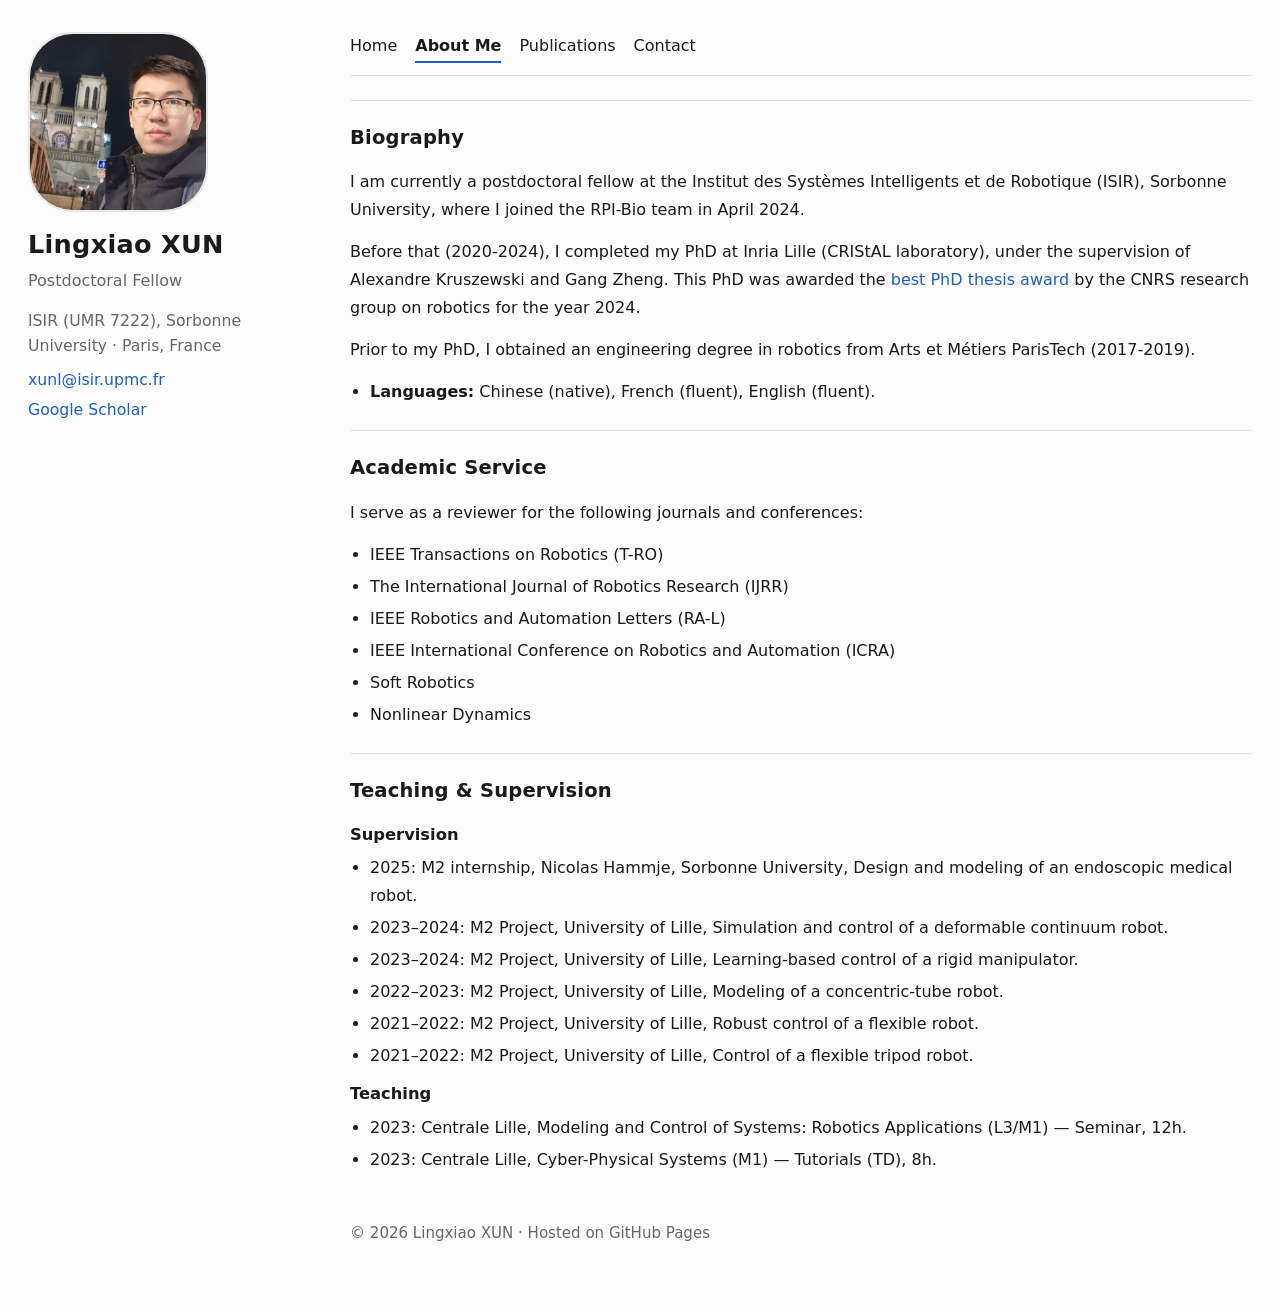
==== about.html @ e642f90e "Update about.html" ====
<!doctype html>
<html lang="en">
<head>
  <meta charset="utf-8" />
  <meta name="viewport" content="width=device-width, initial-scale=1" />
  <title>Lingxiao XUN · About Me</title>
  <meta name="description" content="About Lingxiao XUN: biography, professional service, teaching and supervision." />
  <link rel="stylesheet" href="assets/style.css" />
</head>

<body>
  <div class="page">
    <aside class="sidebar">
      <div class="profile-card">
        <div class="avatar">
          <img class="profile-photo" src="assets/avatar.jpg" alt="Portrait" />
        </div>

        <div class="id">
          <h1>Lingxiao XUN</h1>
          <p class="position">Postdoctoral Fellow</p>
          <p class="affiliation">ISIR (UMR 7222), Sorbonne University · Paris, France</p>
          <p class="contact-item">
            <a href="mailto:xunl@isir.upmc.fr">xunl@isir.upmc.fr</a>
          </p>
          <p class="contact-item">
            <a href="https://scholar.google.com/citations?user=EgVNwPYAAAAJ&hl=en&oi=ao" target="_blank" rel="noreferrer">Google Scholar</a>
          </p>
        </div>
      </div>
    </aside>

    <main class="main-content">
      <header class="topbar">
        <nav class="nav">
          <a href="index.html">Home</a>
          <a class="active" href="about.html">About Me</a>
          <a href="publications.html">Publications</a>
          <a href="contact.html">Contact</a>
        </nav>
      </header>

      <section class="card">
        <h2>Biography</h2>

        <p>
          I am currently a postdoctoral fellow at the Institut des Systèmes Intelligents et de Robotique (ISIR),
          Sorbonne University, where I joined the RPI-Bio team in April 2024.
        </p>

        <p>
          Before that (2020-2024), I completed my PhD at Inria Lille (CRIStAL laboratory), under the supervision of
          Alexandre Kruszewski and Gang Zheng. This PhD was awarded the
          <a href="https://www.gdr-robotique.org/prix_de_these/?an=2024" target="_blank" rel="noreferrer">best PhD thesis award</a>
          by the CNRS research group on robotics for the year 2024.
        </p>

        <p>
          Prior to my PhD, I obtained an engineering degree in robotics from Arts et Métiers ParisTech (2017-2019).
        </p>

        <ul class="bullets">
          <li><strong>Languages:</strong> Chinese (native), French (fluent), English (fluent).</li>
        </ul>
      </section>

      <section class="card">
        <h2>Academic Service</h2>
        <p>I serve as a reviewer for the following journals and conferences:</p>
        <ul class="bullets">
          <li>IEEE Transactions on Robotics (T-RO)</li>
          <li>The International Journal of Robotics Research (IJRR)</li>
          <li>IEEE Robotics and Automation Letters (RA-L)</li>
          <li>IEEE International Conference on Robotics and Automation (ICRA)</li>
          <li>Soft Robotics</li>
          <li>Nonlinear Dynamics</li>
        </ul>
      </section>

      <section class="card">
        <h2>Teaching & Supervision</h2>

        <h3 style="margin:14px 0 6px;">Supervision</h3>
        <ul class="bullets">
          <li>2025: M2 internship, Nicolas Hammje, Sorbonne University, Design and modeling of an endoscopic medical robot.</li>
          <li>2023–2024: M2 Project, University of Lille, Simulation and control of a deformable continuum robot.</li>
          <li>2023–2024: M2 Project, University of Lille, Learning-based control of a rigid manipulator.</li>
          <li>2022–2023: M2 Project, University of Lille, Modeling of a concentric-tube robot.</li>
          <li>2021–2022: M2 Project, University of Lille, Robust control of a flexible robot.</li>
          <li>2021–2022: M2 Project, University of Lille, Control of a flexible tripod robot.</li>
        </ul>

        <h3 style="margin:10px 0 6px;">Teaching</h3>
        <ul class="bullets">
          <li>2023: Centrale Lille, Modeling and Control of Systems: Robotics Applications (L3/M1) — Seminar, 12h.</li>
          <li>2023: Centrale Lille, Cyber-Physical Systems (M1) — Tutorials (TD), 8h.</li>
        </ul>
      </section>

      <footer class="footer">
        <p>© <span id="year"></span> Lingxiao XUN · Hosted on GitHub Pages</p>
      </footer>
    </main>
  </div>

  <script src="assets/script.js"></script>
</body>
</html>
---- assets/style.css ----
:root{
  --bg:#fcfcfc;
  --card:transparent;
  --text:#1a1a1a;
  --muted:#666666;
  --border:#e3e3e3;
  --link:#1f5fbf;
}

*{box-sizing:border-box}

html,body{
  margin:0;
  padding:0;
  font-family:system-ui,-apple-system,Segoe UI,Roboto,Arial,sans-serif;
  background:var(--bg);
  color:var(--text);
  line-height:1.7;
}

body{
  font-size:16px;
}

a{
  color:var(--link);
  text-decoration:none;
}

a:hover{
  text-decoration:underline;
}

code{
  background:#f3f3f3;
  padding:.12rem .3rem;
  border-radius:.25rem;
  font-size:.92em;
}

/* ===== Overall layout ====== */
.page{
  max-width:1280px;
  margin:0 auto;
  padding:32px 28px 40px;
  display:grid;
  grid-template-columns:280px minmax(0,1fr);
  gap:42px;
}

.sidebar{
  align-self:start;
}

.profile-card{
  position:sticky;
  top:28px;
}

/* ===== Left sidebar ===== */
.avatar{
  margin-bottom:18px;
}

.profile-photo{
  width:180px;
  height:180px;
  border-radius:25%;
  object-fit:cover;
  border:2px solid #e6e6e6;
  display:block;
}

.id{
  text-align:left;
}

.id h1{
  margin:0 0 10px 0;
  font-size:1.6rem;
  line-height:1.15;
  font-weight:700;
  letter-spacing:.01em;
}

.position{
  margin:0 0 14px 0;
  color:var(--muted);
  line-height:1.55;
  font-size:1rem;
}

.affiliation{
  margin:0 0 10px 0;
  color:var(--muted);
  line-height:1.6;
  font-size:.98rem;
}

.contact-item{
  margin:0 0 6px 0;
  color:var(--muted);
  line-height:1.5;
  font-size:.98rem;
}

/* ===== Right content area ===== */
.main-content{
  min-width:0;
}

.topbar{
  margin-bottom:10px;
}

.nav{
  display:flex;
  gap:18px;
  flex-wrap:wrap;
  padding-bottom:12px;
  border-bottom:1px solid var(--border);
}

.nav a{
  padding:0;
  border:none;
  border-radius:0;
  background:none;
  color:var(--text);
  font-size:1rem;
}

.nav a:hover{
  background:none;
  color:var(--link);
  text-decoration:none;
}

.nav a.active{
  font-weight:600;
  border-bottom:2px solid var(--link);
  padding-bottom:2px;
}

/* ===== Section blocks ====== */
.card{
  background:transparent;
  border:none;
  border-top:1px solid var(--border);
  border-radius:0;
  padding:20px 0 0 0;
  margin-top:24px;
}

.card h2{
  margin:0 0 14px 0;
  font-size:1.22rem;
  font-weight:700;
  letter-spacing:.01em;
}

.card h3{
  margin:16px 0 8px 0;
  font-size:1.02rem;
  font-weight:700;
}

.card p{
  margin:0 0 14px 0;
  color:var(--text);
  line-height:1.75;
}

.bullets{
  margin:0;
  padding-left:20px;
  color:var(--text);
  line-height:1.75;
}

.bullets li{
  margin-bottom:4px;
}

/* ===== News ===== */
.timeline{
  margin:0;
  padding-left:20px;
  color:var(--text);
  line-height:1.8;
}

.timeline li{
  margin-bottom:8px;
}

.timeline .date{
  display:inline-block;
  min-width:110px;
  color:var(--muted);
  font-weight:600;
}

/* ===== Research grid ===== */
.grid{
  display:grid;
  grid-template-columns:repeat(3,minmax(0,1fr));
  gap:14px;
  margin-top:8px;
}

.tile{
  border:1px solid var(--border);
  border-radius:4px;
  padding:14px;
  background:#ffffff;
}

.tile h3{
  margin:0 0 8px 0;
  font-size:1rem;
}

.tile p{
  margin:0;
  color:var(--muted);
  line-height:1.65;
  font-size:.97rem;
}

/* ===== Publication controls ===== */
.pub-controls{
  display:flex;
  gap:10px;
  flex-wrap:wrap;
  margin-bottom:14px;
}

.pub-controls input,
.pub-controls select{
  background:#ffffff;
  border:1px solid var(--border);
  color:var(--text);
  border-radius:3px;
  padding:9px 11px;
  outline:none;
  font-family:inherit;
  font-size:.96rem;
}

.pub-controls input:focus,
.pub-controls select:focus{
  border-color:var(--link);
}

/* ===== Publication list ===== */
.pub-list{
  display:flex;
  flex-direction:column;
  gap:0;
}

.pub{
  border:none;
  border-bottom:1px solid var(--border);
  border-radius:0;
  padding:14px 0;
  background:transparent;
}

.pub .title{
  font-weight:700;
  line-height:1.55;
}

.pub .authors,
.pub .venue{
  color:var(--muted);
  margin-top:4px;
  line-height:1.65;
  font-size:.97rem;
}

.pub .links{
  margin-top:7px;
  font-size:.96rem;
}

.pub .tag{
  display:inline-block;
  font-size:.72rem;
  padding:1px 7px;
  border:1px solid var(--border);
  border-radius:999px;
  margin-left:8px;
  color:var(--muted);
  background:#fafafa;
  vertical-align:middle;
}

/* ===== Other blocks ===== */
.project{
  margin-bottom:16px;
}

.project h3{
  margin:0 0 6px;
}

.project p{
  margin:0;
  color:var(--text);
  line-height:1.7;
}

.hint{
  color:var(--muted);
  font-size:.95rem;
}

/* ===== Footer ===== */
.footer{
  color:var(--muted);
  text-align:left;
  padding:28px 0 10px;
  font-size:.94rem;
}

/* ===== Responsive ===== */
@media (max-width:980px){
  .page{
    grid-template-columns:1fr;
    gap:28px;
    padding:24px 18px 32px;
  }

  .profile-card{
    position:static;
  }

  .profile-photo{
    width:140px;
    height:140px;
  }

  .grid{
    grid-template-columns:1fr;
  }

  .timeline .date{
    min-width:0;
    margin-right:8px;
  }
}
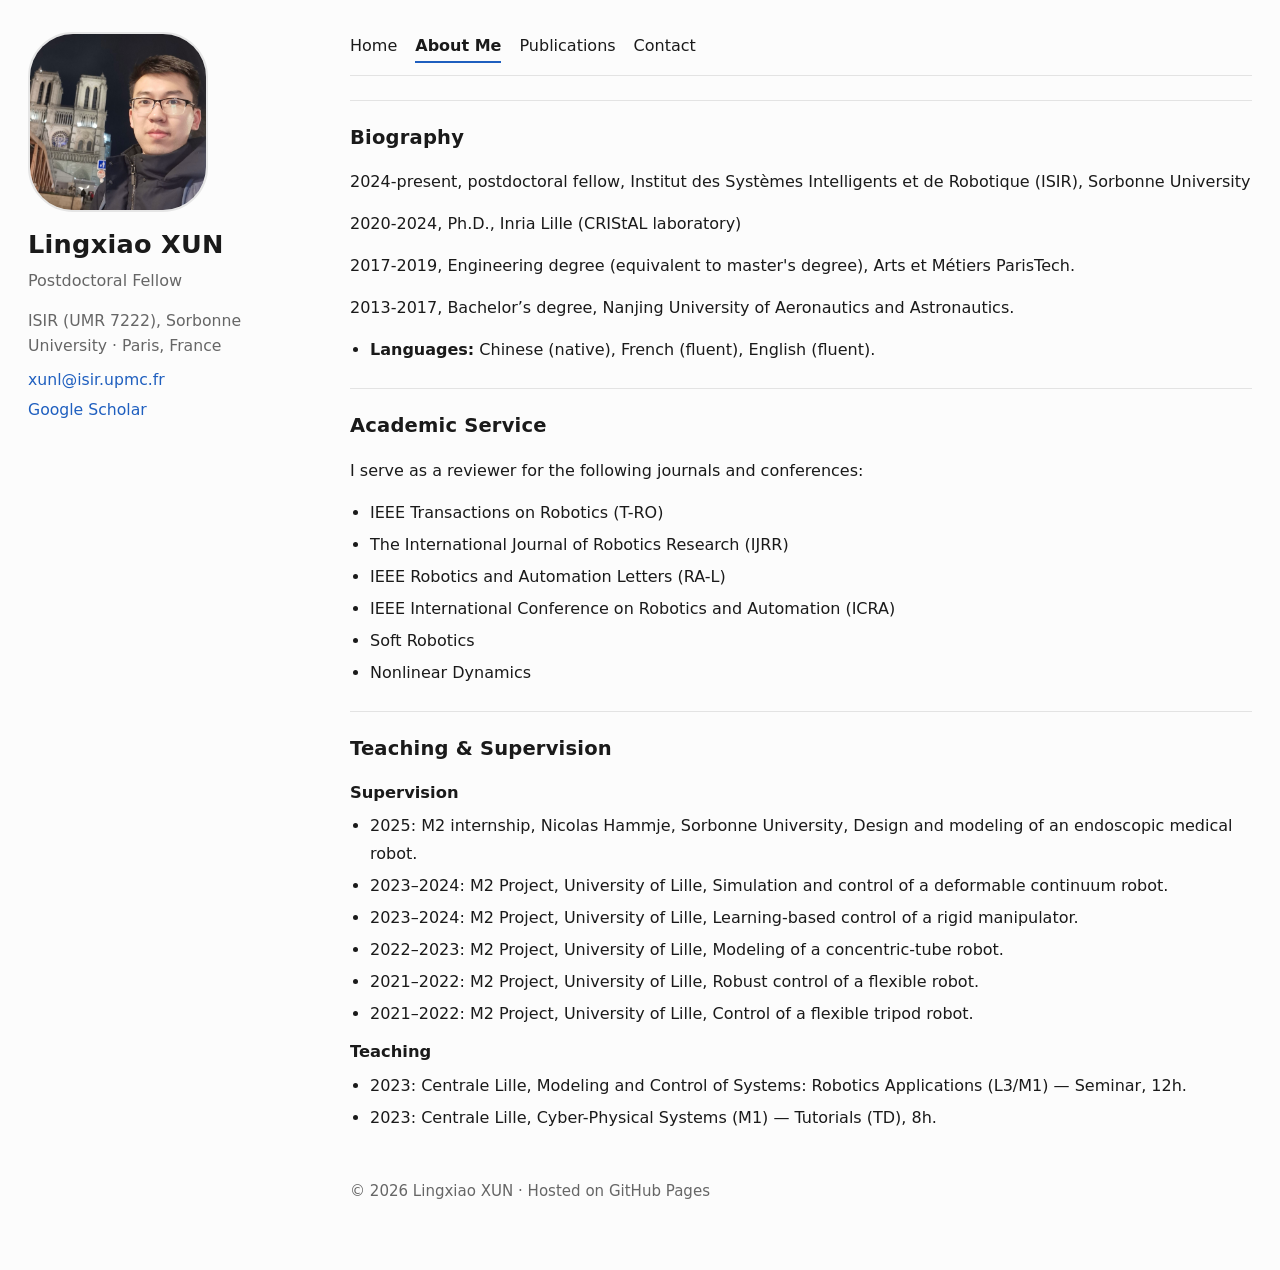
==== commit 99562ece: "Update about.html" ====
--- a/about.html
+++ b/about.html
@@ -44,21 +44,22 @@
         <h2>Biography</h2>
 
         <p>
-          I am currently a postdoctoral fellow at the Institut des Systèmes Intelligents et de Robotique (ISIR),
-          Sorbonne University, where I joined the RPI-Bio team in April 2024.
+          2024-present, postdoctoral fellow, Institut des Systèmes Intelligents et de Robotique (ISIR),
+          Sorbonne University
         </p>
 
         <p>
-          Before that (2020-2024), I completed my PhD at Inria Lille (CRIStAL laboratory), under the supervision of
-          Alexandre Kruszewski and Gang Zheng. This PhD was awarded the
-          <a href="https://www.gdr-robotique.org/prix_de_these/?an=2024" target="_blank" rel="noreferrer">best PhD thesis award</a>
-          by the CNRS research group on robotics for the year 2024.
+          2020-2024, Ph.D., Inria Lille (CRIStAL laboratory)
         </p>
 
         <p>
-          Prior to my PhD, I obtained an engineering degree in robotics from Arts et Métiers ParisTech (2017-2019).
+          2017-2019, Engineering degree (equivalent to master's degree), Arts et Métiers ParisTech.
         </p>
 
+        <p>
+          2013-2017, Bachelor’s degree, Nanjing University of Aeronautics and Astronautics.
+        </p>
+        
         <ul class="bullets">
           <li><strong>Languages:</strong> Chinese (native), French (fluent), English (fluent).</li>
         </ul>
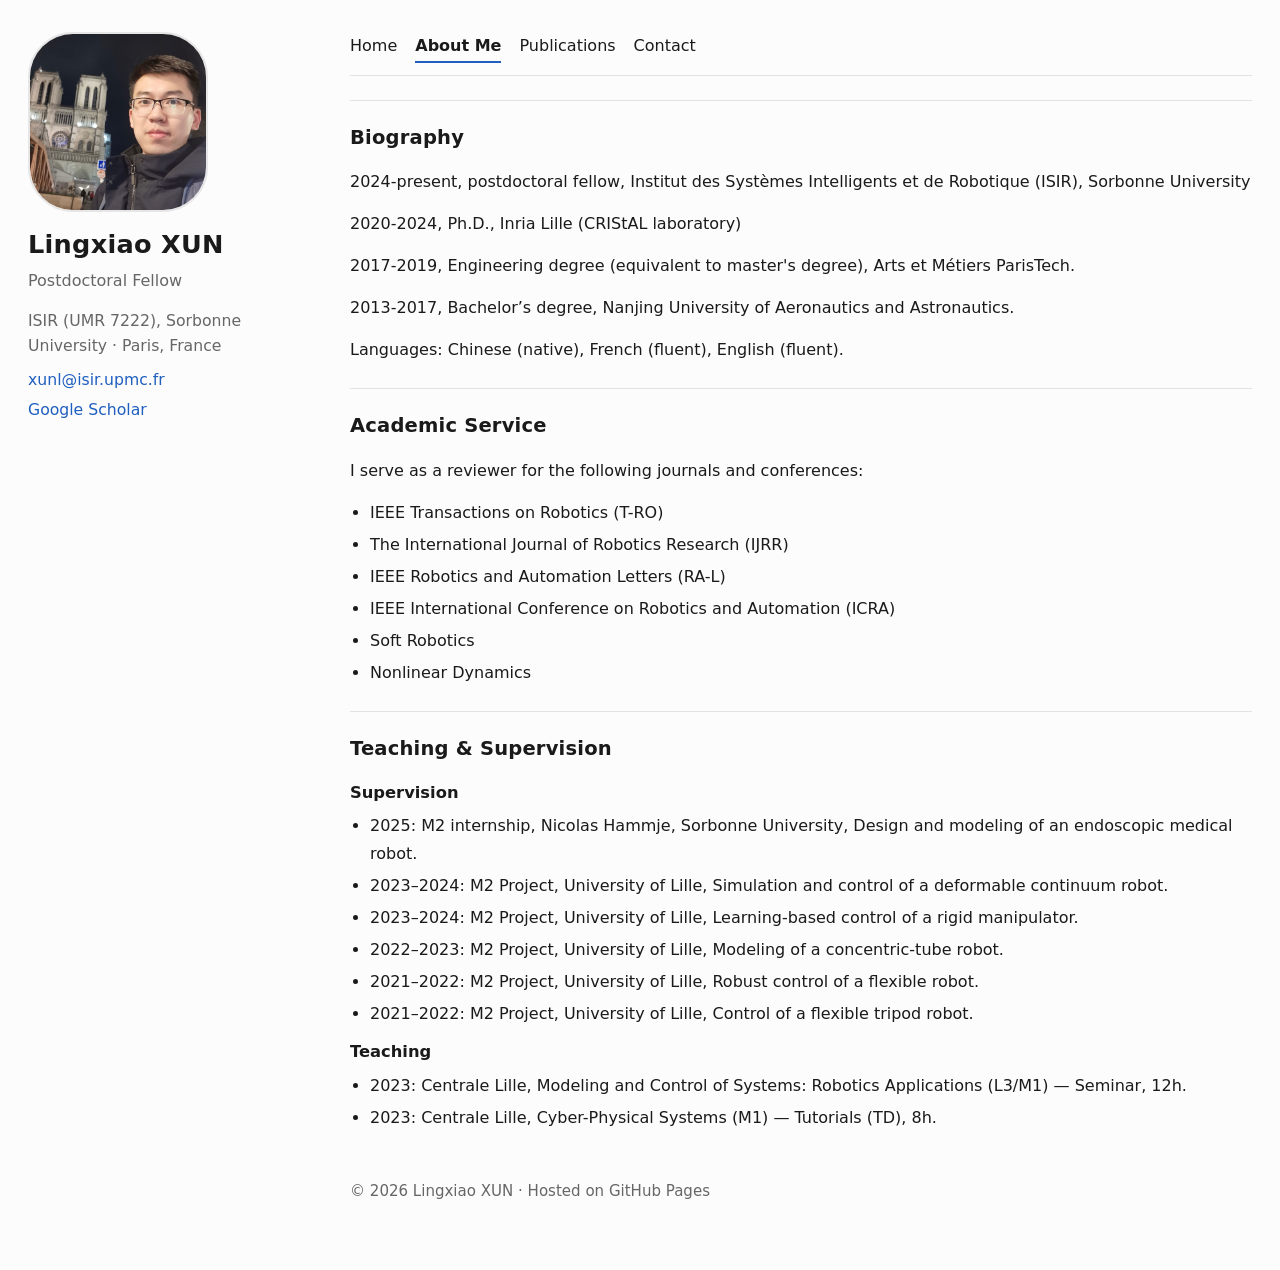
==== commit b0cefe3e: "Update about.html" ====
--- a/about.html
+++ b/about.html
@@ -60,9 +60,9 @@
           2013-2017, Bachelor’s degree, Nanjing University of Aeronautics and Astronautics.
         </p>
         
-        <ul class="bullets">
-          <li><strong>Languages:</strong> Chinese (native), French (fluent), English (fluent).</li>
-        </ul>
+        <p>
+          Languages: Chinese (native), French (fluent), English (fluent).
+        </p>
       </section>
 
       <section class="card">
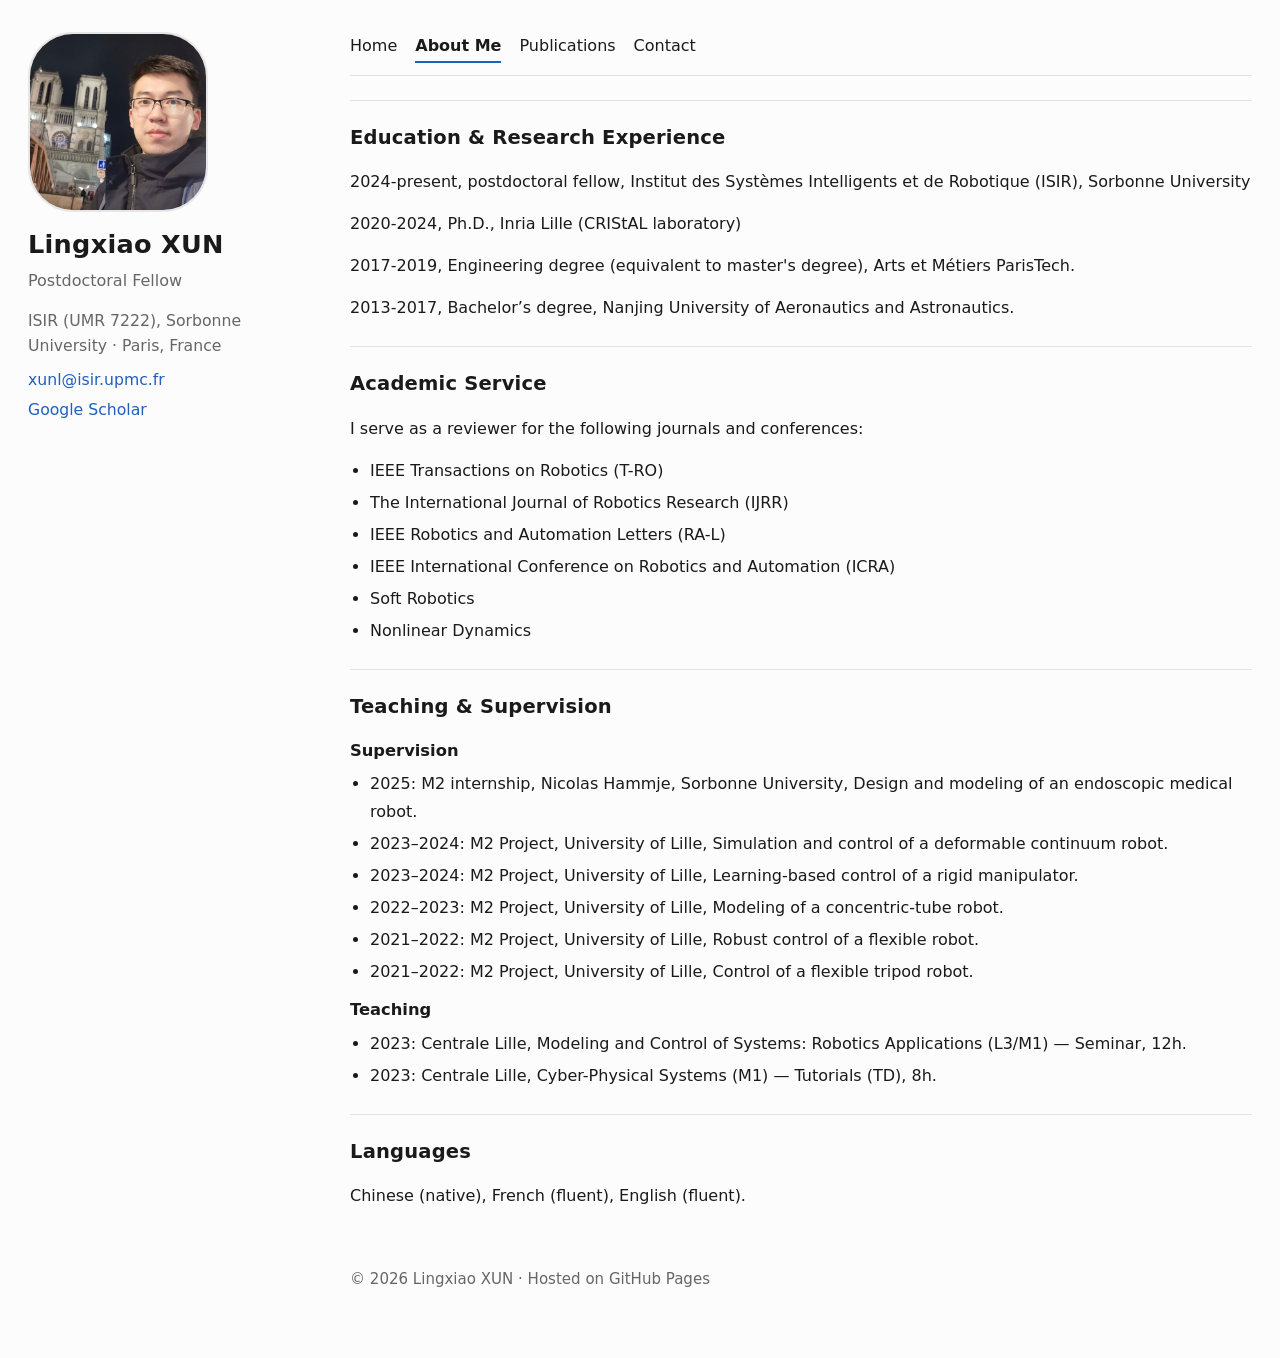
==== commit 333bae2c: "Update about.html" ====
--- a/about.html
+++ b/about.html
@@ -41,7 +41,7 @@
       </header>
 
       <section class="card">
-        <h2>Biography</h2>
+        <h2>Education & Research Experience</h2>
 
         <p>
           2024-present, postdoctoral fellow, Institut des Systèmes Intelligents et de Robotique (ISIR),
@@ -60,9 +60,6 @@
           2013-2017, Bachelor’s degree, Nanjing University of Aeronautics and Astronautics.
         </p>
         
-        <p>
-          Languages: Chinese (native), French (fluent), English (fluent).
-        </p>
       </section>
 
       <section class="card">
@@ -98,6 +95,13 @@
         </ul>
       </section>
 
+      <section class="card">
+        <h2>Languages</h2>
+        <p>
+        Chinese (native), French (fluent), English (fluent).
+        </p>
+      </section>
+      
       <footer class="footer">
         <p>© <span id="year"></span> Lingxiao XUN · Hosted on GitHub Pages</p>
       </footer>
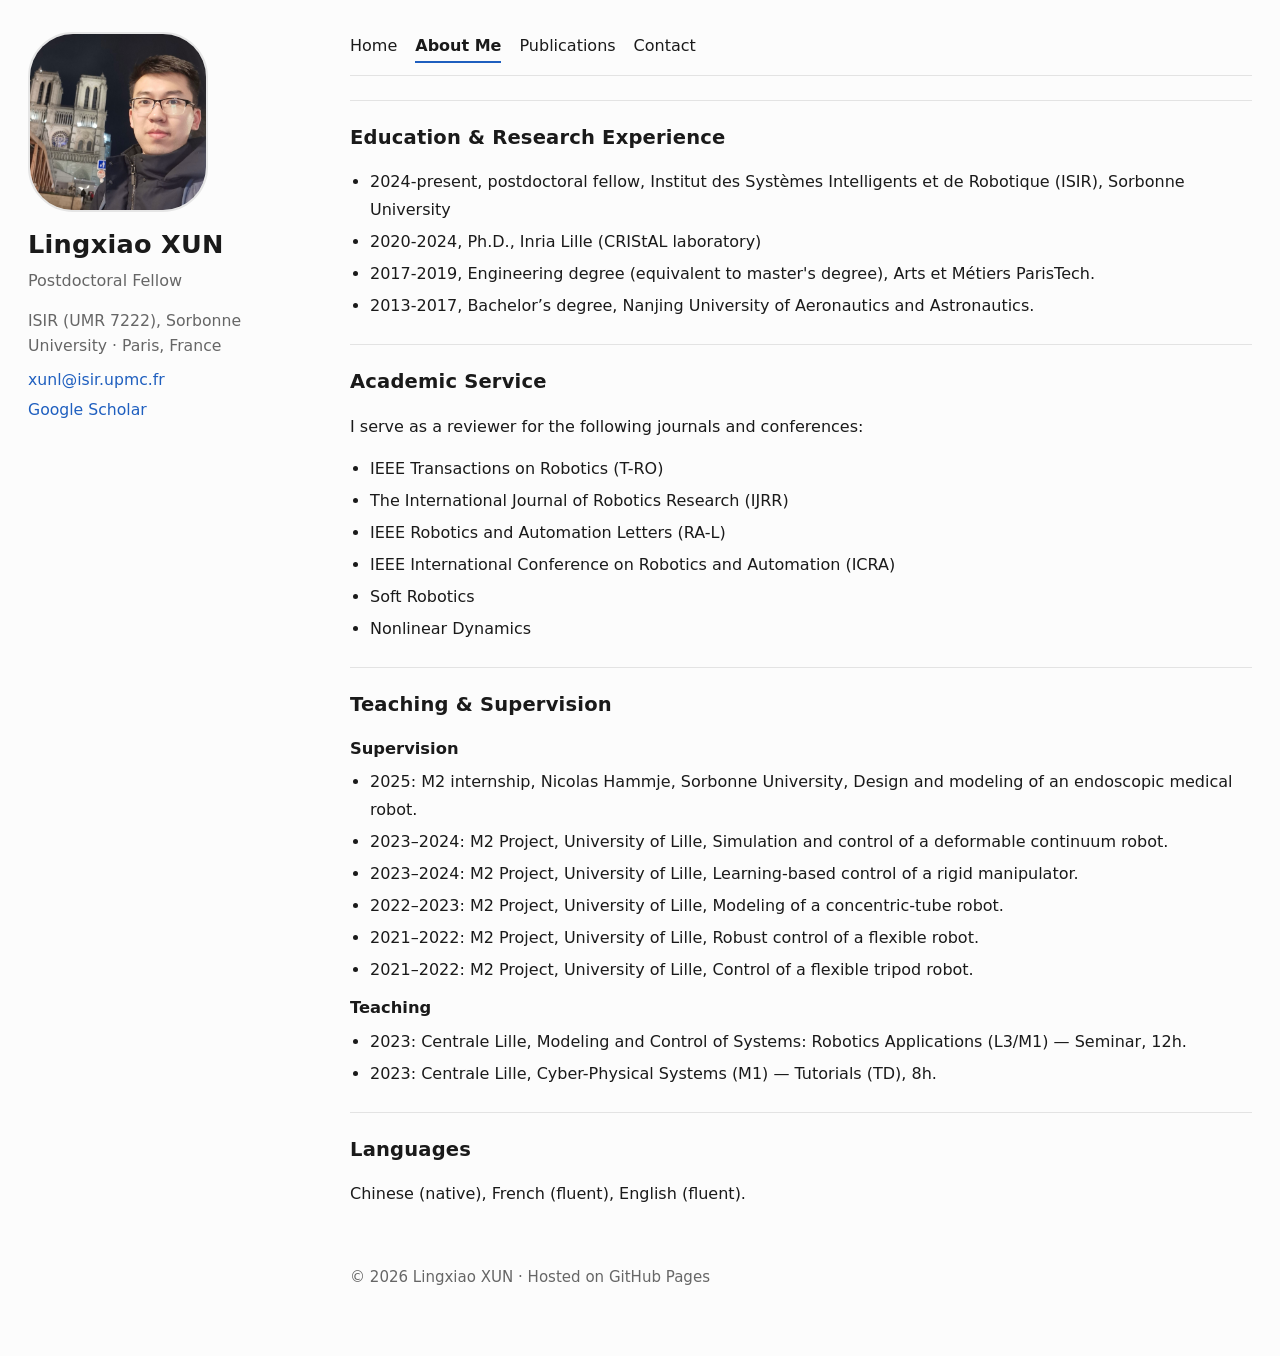
==== commit ae90943f: "Update about.html" ====
--- a/about.html
+++ b/about.html
@@ -42,23 +42,24 @@
 
       <section class="card">
         <h2>Education & Research Experience</h2>
-
-        <p>
+        <ul class="bullets">
+        <li>
           2024-present, postdoctoral fellow, Institut des Systèmes Intelligents et de Robotique (ISIR),
           Sorbonne University
-        </p>
+        </li>
 
-        <p>
+        <li>
           2020-2024, Ph.D., Inria Lille (CRIStAL laboratory)
-        </p>
+        </li>
 
-        <p>
+        <li>
           2017-2019, Engineering degree (equivalent to master's degree), Arts et Métiers ParisTech.
-        </p>
+        </li>
 
-        <p>
+        <li>
           2013-2017, Bachelor’s degree, Nanjing University of Aeronautics and Astronautics.
-        </p>
+        </li>
+        </ul>
         
       </section>
 
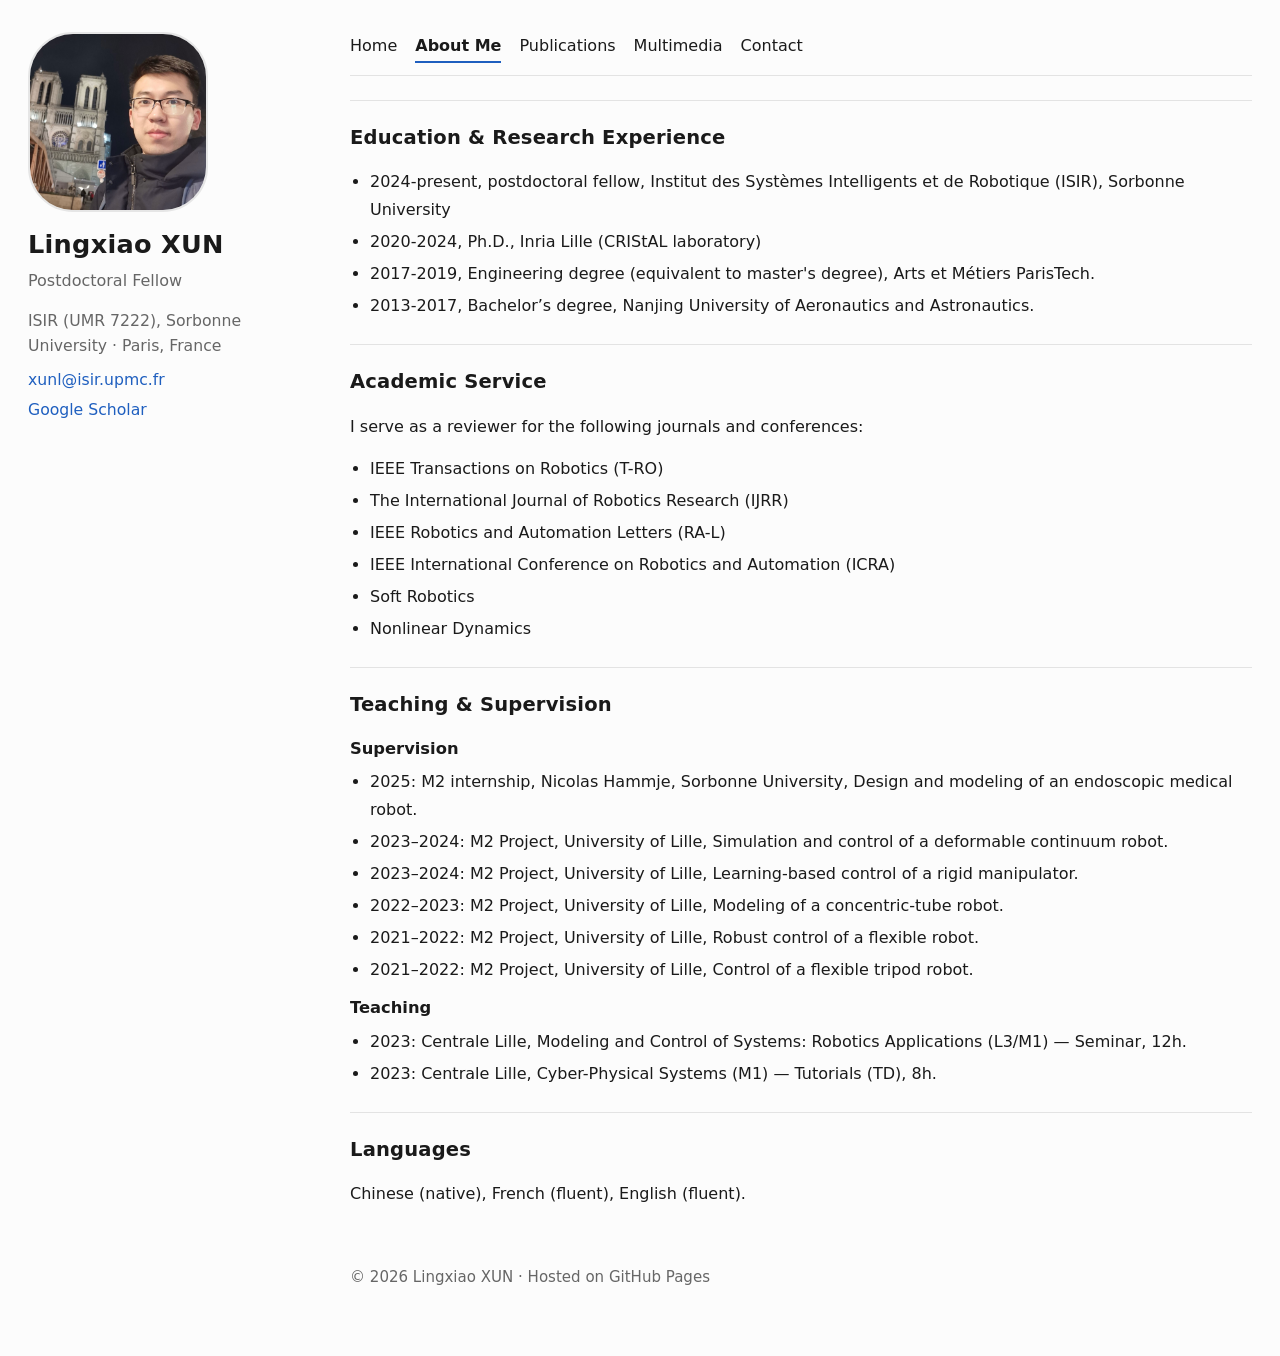
==== commit 571f0bc5: "Update about.html" ====
--- a/about.html
+++ b/about.html
@@ -36,6 +36,7 @@
           <a href="index.html">Home</a>
           <a class="active" href="about.html">About Me</a>
           <a href="publications.html">Publications</a>
+          <a href="multimedia.html">Multimedia</a>
           <a href="contact.html">Contact</a>
         </nav>
       </header>
--- a/assets/style.css
+++ b/assets/style.css
@@ -352,3 +352,46 @@
     margin-right:8px;
   }
 }
+
+/* ===== Multimedia ===== */
+.video-grid{
+  display:grid;
+  grid-template-columns:repeat(2,minmax(0,1fr));
+  gap:20px;
+  margin-top:10px;
+}
+
+.video-item h3{
+  margin:10px 0 6px 0;
+  font-size:1rem;
+}
+
+.video-item p{
+  margin:0;
+  color:var(--muted);
+  line-height:1.65;
+  font-size:.97rem;
+}
+
+.video-frame{
+  position:relative;
+  width:100%;
+  aspect-ratio:16/9;
+  background:#000;
+  border:1px solid var(--border);
+  overflow:hidden;
+}
+
+.video-frame iframe{
+  position:absolute;
+  inset:0;
+  width:100%;
+  height:100%;
+  border:0;
+}
+
+@media (max-width:980px){
+  .video-grid{
+    grid-template-columns:1fr;
+  }
+}
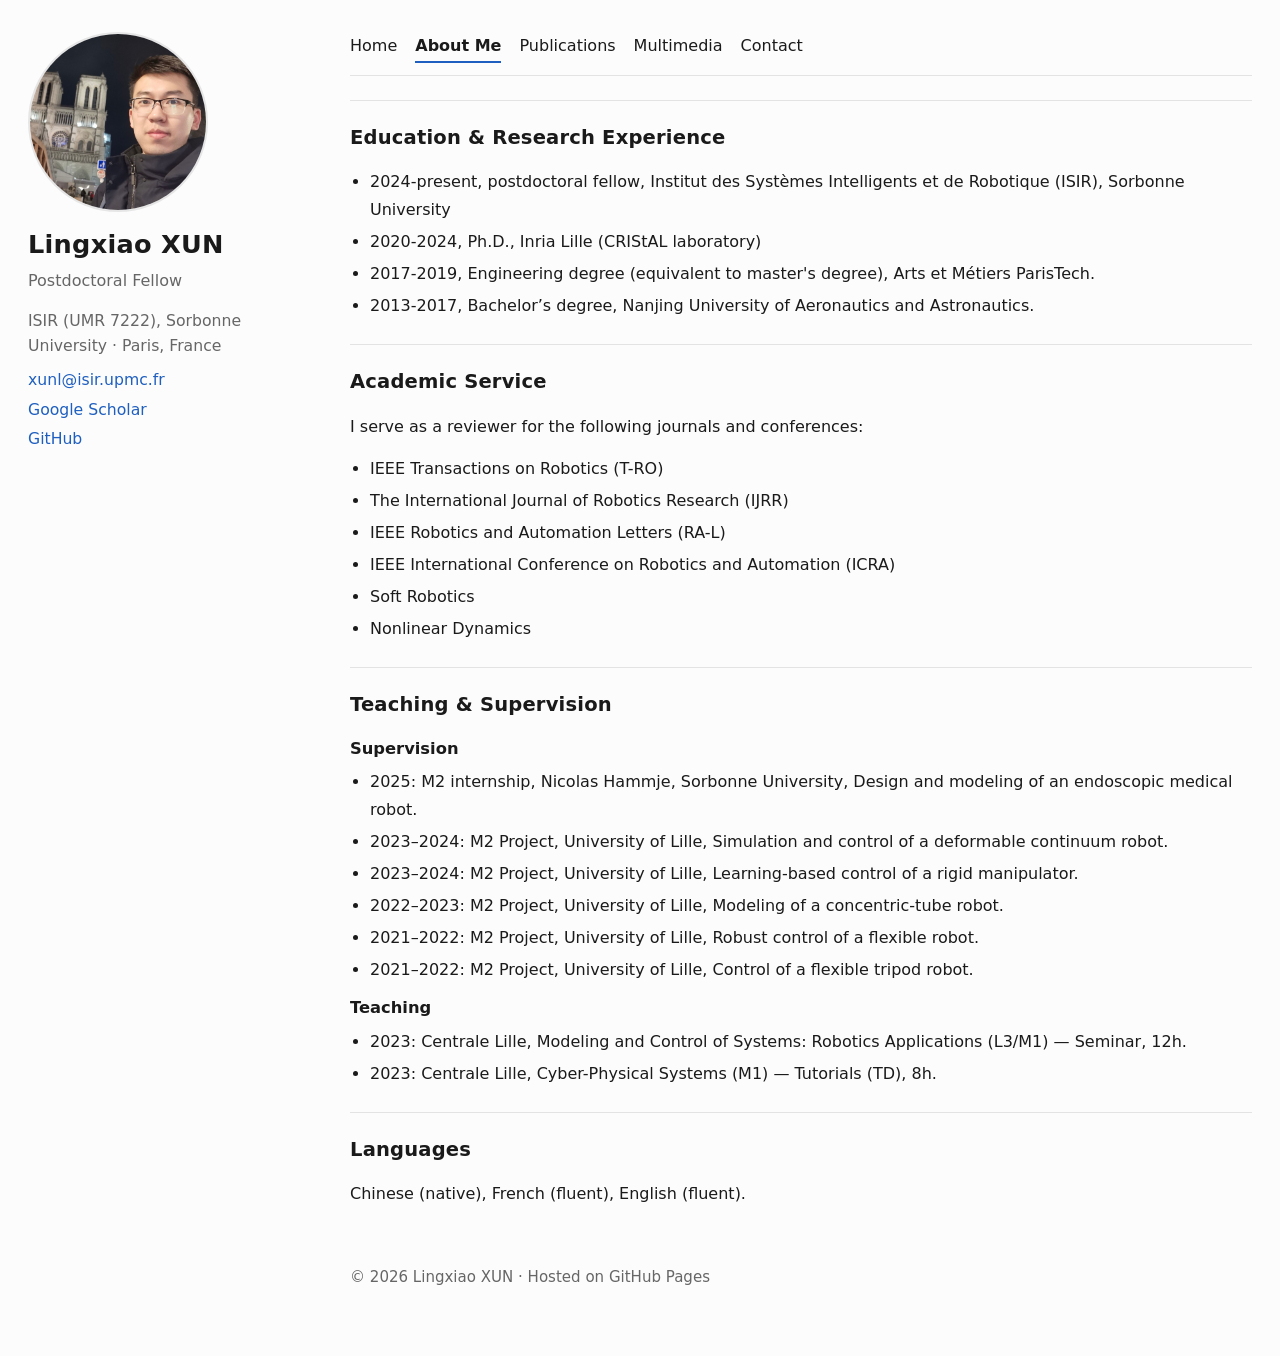
==== commit 012ac3aa: "Update about.html" ====
--- a/about.html
+++ b/about.html
@@ -25,6 +25,9 @@
           </p>
           <p class="contact-item">
             <a href="https://scholar.google.com/citations?user=EgVNwPYAAAAJ&hl=en&oi=ao" target="_blank" rel="noreferrer">Google Scholar</a>
+          </p>
+          <p class="contact-item">
+            <a href="https://github.com/LingxiaoXUN" target="_blank" rel="noreferrer">GitHub</a>
           </p>
         </div>
       </div>
--- a/assets/style.css
+++ b/assets/style.css
@@ -65,7 +65,7 @@
 .profile-photo{
   width:180px;
   height:180px;
-  border-radius:25%;
+  border-radius:50%;
   object-fit:cover;
   border:2px solid #e6e6e6;
   display:block;
@@ -395,3 +395,22 @@
     grid-template-columns:1fr;
   }
 }
+
+.video-authors,
+.video-related,
+.video-venue{
+  margin-top:6px;
+  color:var(--muted);
+  font-size:.95rem;
+  line-height:1.6;
+}
+
+.video-authors strong,
+.video-related strong{
+  color:var(--text);
+}
+
+.video-related a,
+.video-venue a{
+  color:var(--link);
+}
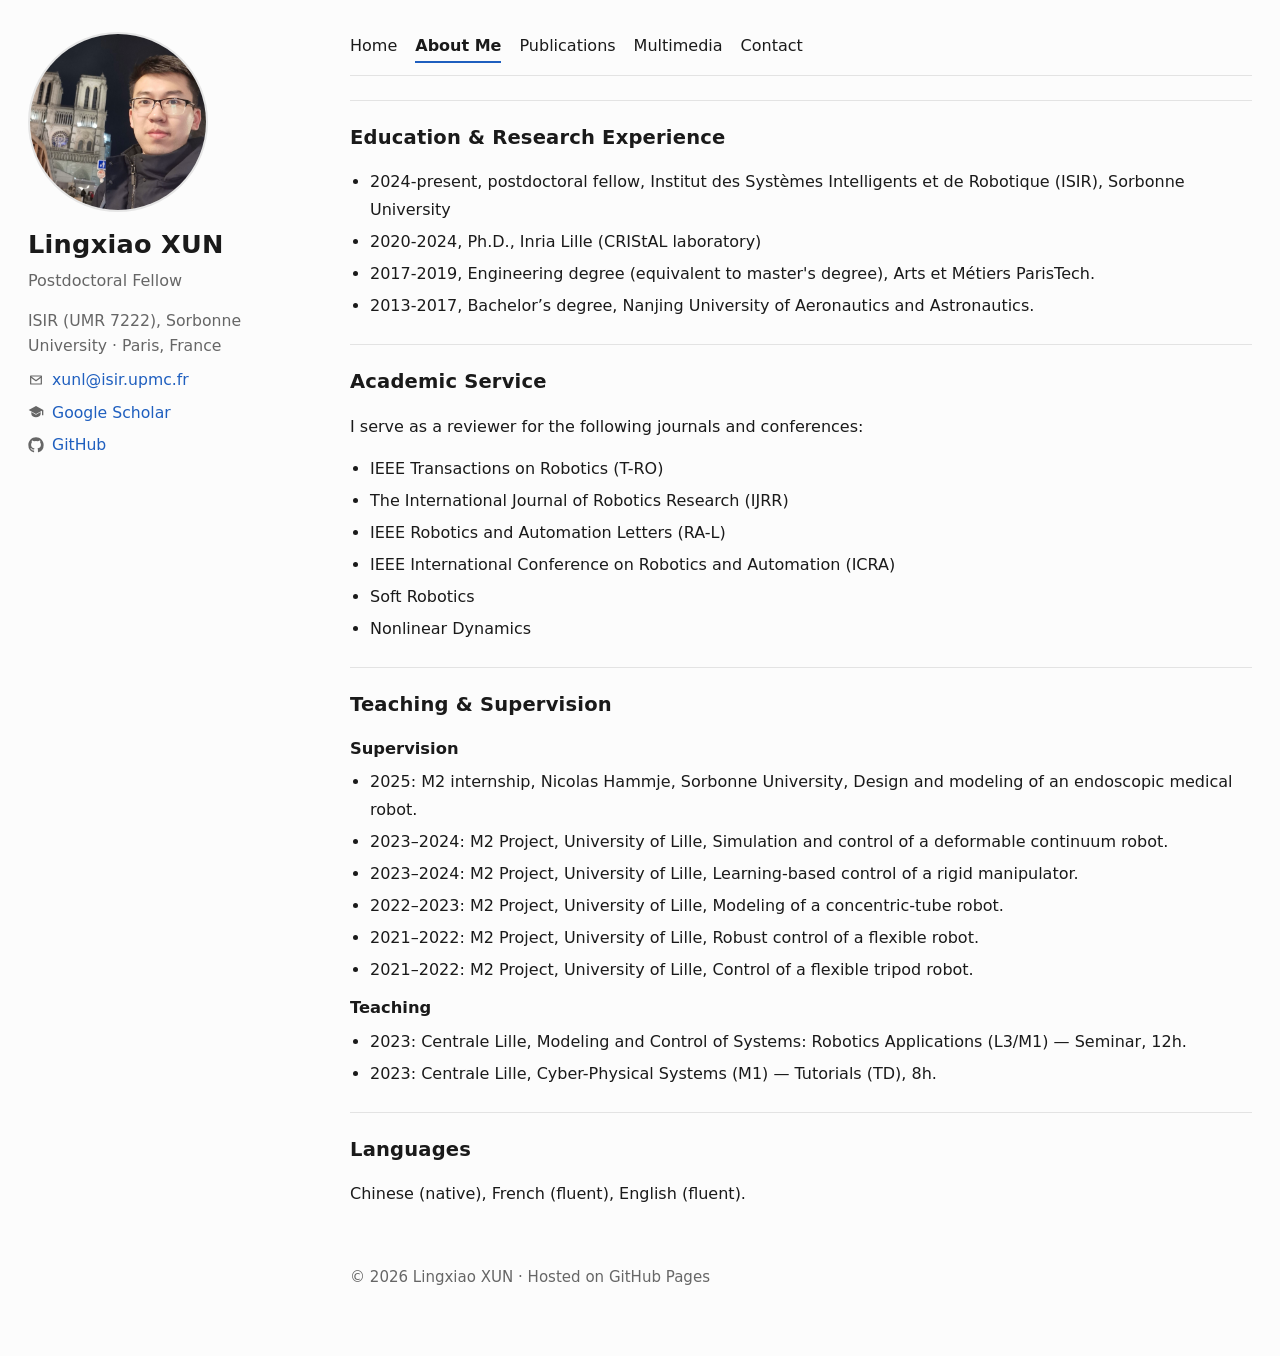
==== commit 4acdc9ed: "Update about.html" ====
--- a/about.html
+++ b/about.html
@@ -20,15 +20,39 @@
           <h1>Lingxiao XUN</h1>
           <p class="position">Postdoctoral Fellow</p>
           <p class="affiliation">ISIR (UMR 7222), Sorbonne University · Paris, France</p>
-          <p class="contact-item">
-            <a href="mailto:xunl@isir.upmc.fr">xunl@isir.upmc.fr</a>
-          </p>
-          <p class="contact-item">
-            <a href="https://scholar.google.com/citations?user=EgVNwPYAAAAJ&hl=en&oi=ao" target="_blank" rel="noreferrer">Google Scholar</a>
-          </p>
-          <p class="contact-item">
-            <a href="https://github.com/LingxiaoXUN" target="_blank" rel="noreferrer">GitHub</a>
-          </p>
+         <p class="contact-item">
+  <a href="mailto:xunl@isir.upmc.fr">
+    <span class="icon" aria-hidden="true">
+      <svg viewBox="0 0 24 24" fill="none" stroke="currentColor" stroke-width="1.8" stroke-linecap="round" stroke-linejoin="round">
+        <path d="M4 6h16v12H4z"></path>
+        <path d="M4 7l8 6 8-6"></path>
+      </svg>
+    </span>
+    <span>xunl@isir.upmc.fr</span>
+  </a>
+</p>
+
+<p class="contact-item">
+  <a href="https://scholar.google.com/citations?user=EgVNwPYAAAAJ&hl=en&oi=ao" target="_blank" rel="noreferrer">
+    <span class="icon" aria-hidden="true">
+      <svg viewBox="0 0 24 24" fill="currentColor">
+        <path d="M12 3 1 9l11 6 9-4.91V17h2V9L12 3Zm-7 9.18V15c0 2.76 3.13 5 7 5s7-2.24 7-5v-2.82l-7 3.82-7-3.82Z"/>
+      </svg>
+    </span>
+    <span>Google Scholar</span>
+  </a>
+</p>
+
+<p class="contact-item">
+  <a href="https://github.com/LingxiaoXUN" target="_blank" rel="noreferrer">
+    <span class="icon" aria-hidden="true">
+      <svg viewBox="0 0 24 24" fill="currentColor">
+        <path d="M12 .5C5.65.5.5 5.65.5 12a11.5 11.5 0 0 0 7.86 10.92c.58.11.79-.25.79-.56v-2.17c-3.2.69-3.88-1.35-3.88-1.35-.52-1.31-1.27-1.66-1.27-1.66-1.04-.71.08-.7.08-.7 1.15.08 1.75 1.18 1.75 1.18 1.02 1.75 2.68 1.24 3.33.95.1-.74.4-1.24.72-1.52-2.56-.29-5.25-1.28-5.25-5.68 0-1.25.45-2.27 1.18-3.07-.12-.29-.51-1.46.11-3.04 0 0 .97-.31 3.19 1.17a11.1 11.1 0 0 1 5.8 0c2.22-1.48 3.19-1.17 3.19-1.17.62 1.58.23 2.75.11 3.04.73.8 1.18 1.82 1.18 3.07 0 4.41-2.69 5.39-5.26 5.67.41.36.77 1.06.77 2.14v3.17c0 .31.21.67.8.56A11.5 11.5 0 0 0 23.5 12C23.5 5.65 18.35.5 12 .5Z"/>
+      </svg>
+    </span>
+    <span>GitHub</span>
+  </a>
+</p>
         </div>
       </div>
     </aside>
--- a/assets/style.css
+++ b/assets/style.css
@@ -414,3 +414,25 @@
 .video-venue a{
   color:var(--link);
 }
+
+.contact-item a{
+  display:inline-flex;
+  align-items:center;
+  gap:8px;
+}
+
+.icon{
+  width:16px;
+  height:16px;
+  display:inline-flex;
+  align-items:center;
+  justify-content:center;
+  color:var(--muted);
+  flex:0 0 16px;
+}
+
+.icon svg{
+  width:16px;
+  height:16px;
+  display:block;
+}
